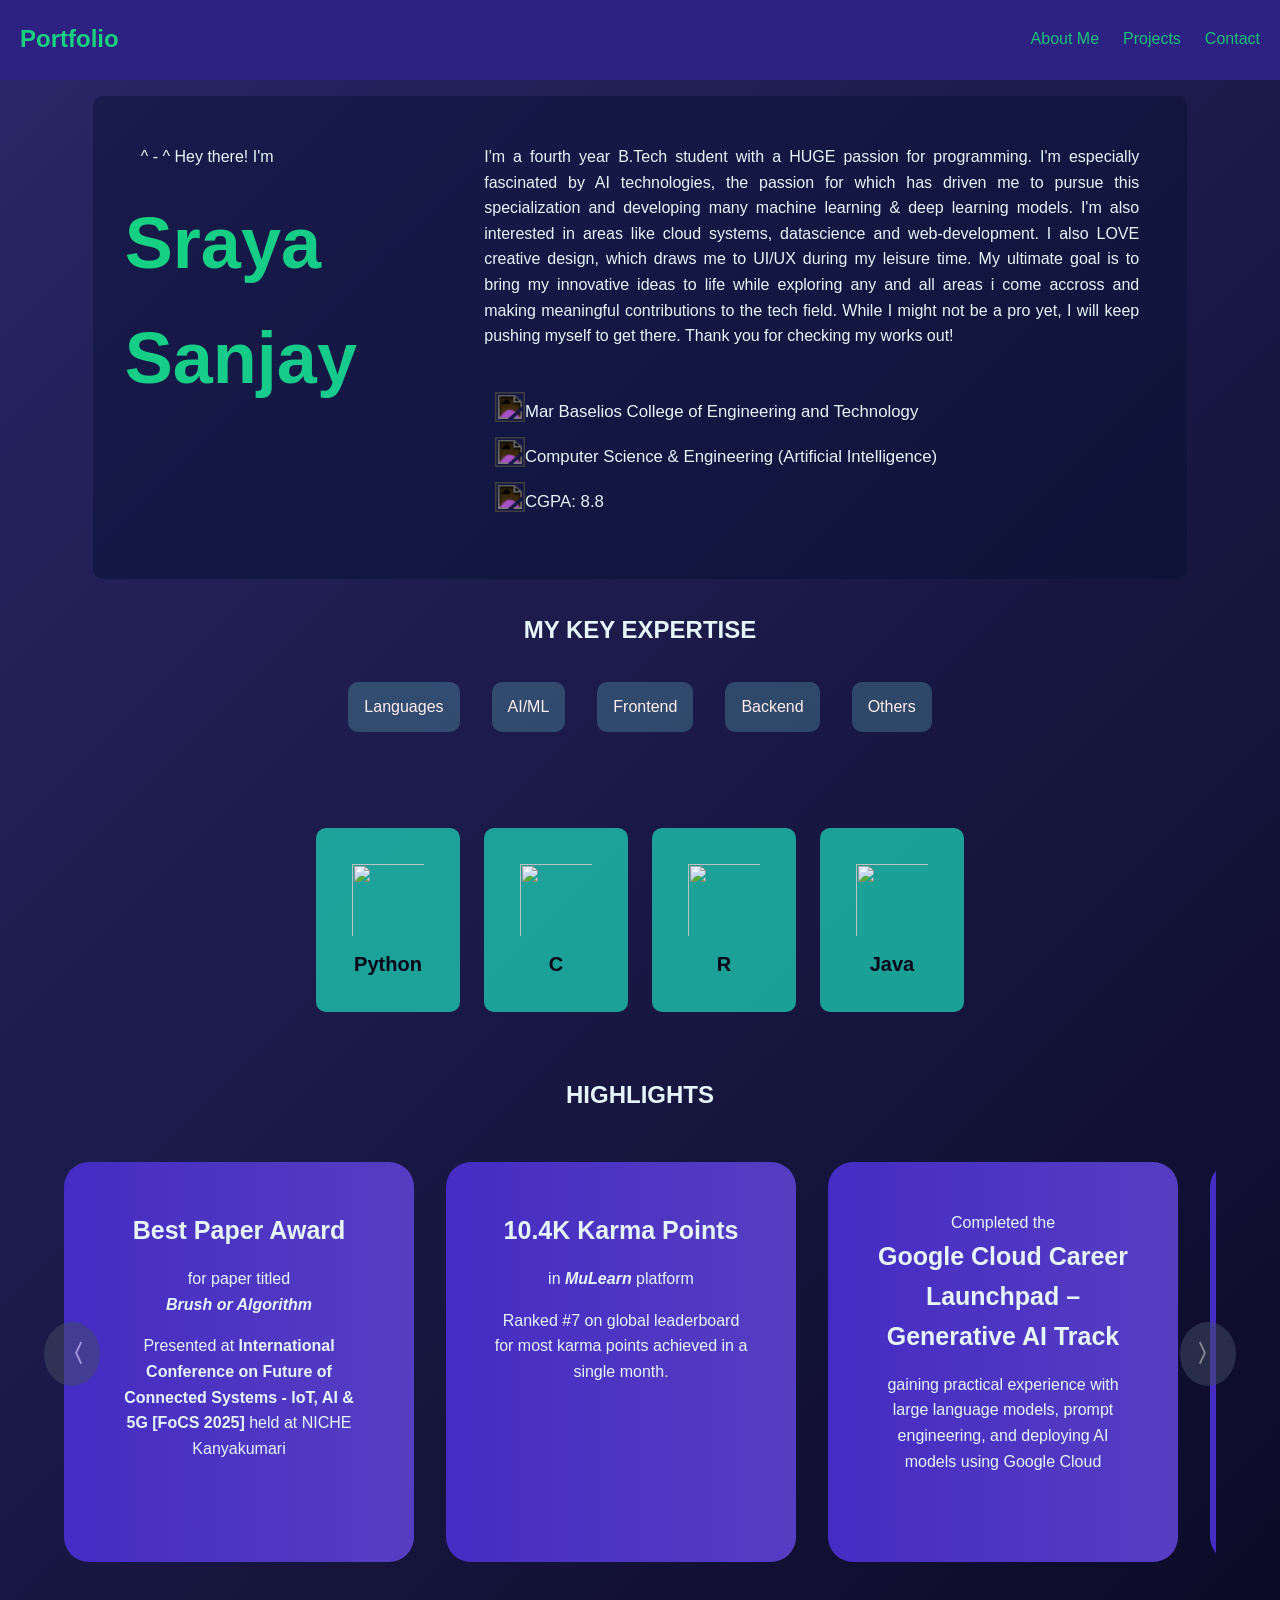
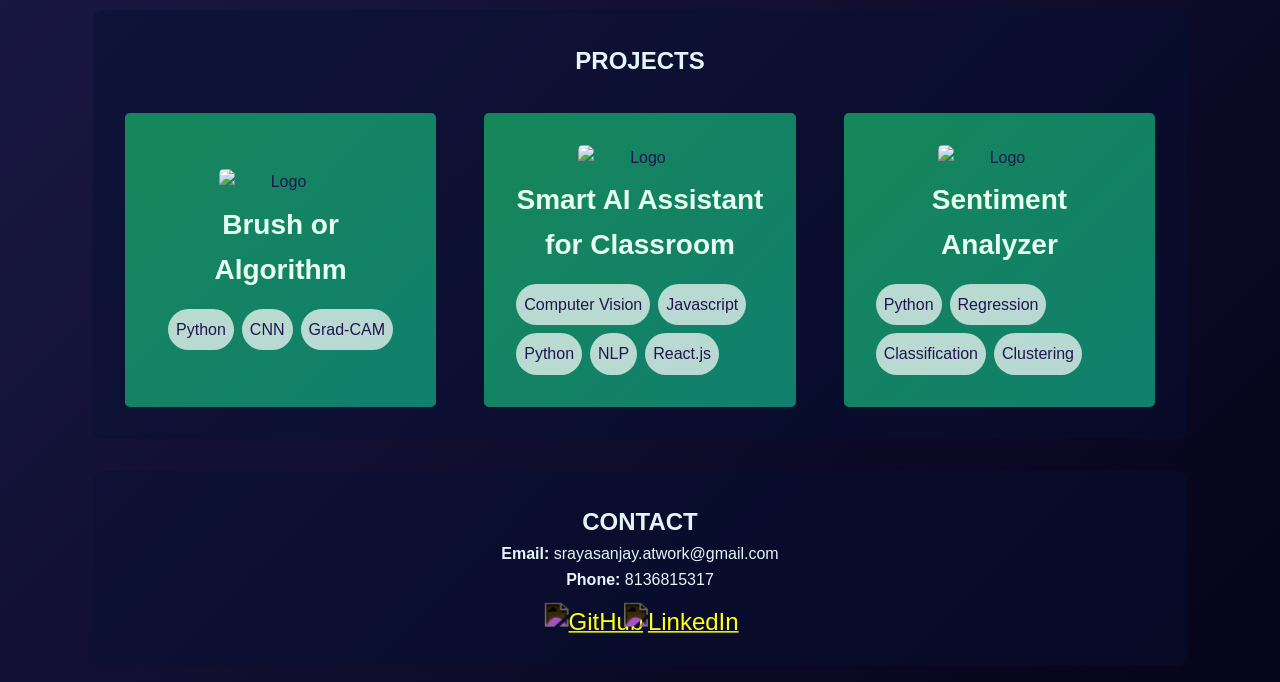
==== index.html @ 38602ec4 "Add files via upload" ====
<!DOCTYPE html>
<html lang="en">

    <head> 
        <meta charset="UTF-8">
        <meta name="viewport" content="width=device-width, initial-scale=1.0">
        <title>Sraya's Portfolio</title>
        <link rel="stylesheet" href="style.css">
    </head>

    <body>
        <header>
            <nav>
                <h1>Portfolio</h1>
                <ul>
                    <li><a href="#about">About Me</a></li>
                    <li><a href="#projects">Projects</a></li>
                    <li><a href="#contact">Contact</a></li>
                </ul>
            </nav>
        </header>

        <section id="about">
            <div class="section-box">

                <div class="about-grid">
                    <div class="left">
                        <p> ^ - ^ Hey there!  I'm </p>
                        <h2>Sraya<br>Sanjay</h2>
                    </div>
                    <div class="right">
                        <p>I'm a fourth year B.Tech student with a HUGE passion for programming. I'm especially fascinated by AI technologies, the passion for which has driven me to pursue this specialization and developing many machine learning & deep learning models. I'm also interested in areas like cloud systems, datascience and web-development. I also LOVE creative design, which draws me to UI/UX during my leisure time. My ultimate goal is to bring my innovative ideas to life while exploring any and all areas i come accross and making meaningful contributions to the tech field. While I might not be a pro yet, I will keep pushing myself to get there. Thank you for checking my works out! </p>
                        <ul id="study-info">
                            <li><img class="white-version" src="https://github.com/Srayasanjay/Portfolio/blob/main/Logos/college-icon-lg.png?raw=true">  Mar Baselios College of Engineering and Technology</li>
                            <li><img class="white-version" src="https://github.com/Srayasanjay/Portfolio/blob/main/Logos/book-icon-lg.png?raw=true">   Computer Science & Engineering (Artificial Intelligence)</li>
                            <li><img class="white-version" src="https://github.com/Srayasanjay/Portfolio/blob/main/Logos/medal-icon-lg.png?raw=true"> CGPA: 8.8</li>
                        </ul>
                    </div>
                </div>
            </div>
        </section>
        <section id="expertise">
            <div class="expertise-section">
                <h2>MY KEY EXPERTISE</h2>
                <div id="domain-buttons" class="domain-buttons">
                    <button class="domainBtn" data-section="languages">Languages</button>
                    <button class="domainBtn" data-section="ai">AI/ML</button>
                    <button class="domainBtn" data-section="frontend">Frontend</button>
                    <button class="domainBtn" data-section="backend">Backend</button>
                    <button class="domainBtn" data-section="others">Others</button>
                </div>
                <div class="skills-grid">
                    <div id="domain-languages" class="active">
                        <div class="indi-skill">
                            <img src="https://github.com/Srayasanjay/Portfolio/blob/main/Logos/logo-python-icon-lg.png?raw=true">
                            <span class="skillset"><strong>Python</strong></span>
                        </div>
                        <div class="indi-skill">
                            <img id="c" src="https://github.com/Srayasanjay/Portfolio/blob/main/Logos/Clogo-Photoroom.png?raw=true">
                            <span class="skillset"><strong>C</strong></span>
                        </div>
                        <div class="indi-skill">
                            <img src="https://github.com/Srayasanjay/Portfolio/blob/main/Logos/r-icon-lg.png?raw=true">
                            <span class="skillset"><strong>R</strong></span>
                        </div>
                        <div class="indi-skill">
                            <img src="https://github.com/Srayasanjay/Portfolio/blob/main/Logos/java-icon-lg.png?raw=true">
                            <span class="skillset"><strong>Java</strong></span>
                        </div>
                    </div>
                    <div id="domain-ai">
                        <div class="indi-skill">
                            <img src="https://github.com/Srayasanjay/Portfolio/blob/main/Logos/AI/ML.png?raw=true">
                            <span class="skillset"><strong>ML</strong></span>
                        </div>
                        <div class="indi-skill">
                            <img src="https://github.com/Srayasanjay/Portfolio/blob/main/Logos/AI/ANN.png?raw=true">
                            <span class="skillset"><strong>ANN</strong></span>
                        </div>
                        <div class="indi-skill">
                            <img src="https://github.com/Srayasanjay/Portfolio/blob/main/Logos/AI/CNN.png?raw=true">
                            <span class="skillset"><strong>CNN</strong></span>
                        </div>
                        <div class="indi-skill">
                            <img class="small" src="https://github.com/Srayasanjay/Portfolio/blob/main/Logos/AI/Untitled%20design-Photoroom.png?raw=true">
                            <span class="skillset"><strong>NLP</strong></span>
                        </div>
                        <div class="indi-skill">
                            <img src="https://github.com/Srayasanjay/Portfolio/blob/main/Logos/AI/CV.png?raw=true">
                            <span class="skillset"><strong>Computer Vision</strong></span>
                        </div>
                        <div class="indi-skill">
                            <img src="https://github.com/Srayasanjay/Portfolio/blob/main/Logos/AI/pytorch-icon-lg.png?raw=true">
                            <span class="skillset"><strong>PyTorch</strong></span>
                        </div>
                        <div class="indi-skill">
                            <img src="https://github.com/Srayasanjay/Portfolio/blob/main/Logos/AI/tensorflow-icon-lg.png?raw=true">
                            <span class="skillset"><strong>Tensorflow</strong></span>
                        </div>
                        <div class="indi-skill">
                            <img src="https://github.com/Srayasanjay/Portfolio/blob/main/Logos/AI/scikit-learn-icon-lg.png?raw=true">
                            <span class="skillset"><strong>ScikitLearn</strong></span>
                        </div>
                    </div>
                    <div id="domain-frontend">
                        <div class="indi-skill">
                            <img src="https://github.com/Srayasanjay/Portfolio/blob/main/Logos/html-icon-lg.png?raw=true">
                            <span class="skillset"><strong>HTML</strong></span>
                        </div>
                        <div class="indi-skill">
                            <img src="https://github.com/Srayasanjay/Portfolio/blob/main/Logos/css_icon_153522.png?raw=true">
                            <span class="skillset"><strong>CSS</strong></span>
                        </div>
                        <div class="indi-skill">
                            <img src="https://github.com/Srayasanjay/Portfolio/blob/main/Logos/javascript-icon-lg.png?raw=true">
                            <span class="skillset"><strong>Javascript</strong></span>
                        </div>
                    </div>
                    <div id="domain-backend">
                        <div class="indi-skill">
                            <img src="https://github.com/Srayasanjay/Portfolio/blob/main/Logos/AI/mysql-icon-lg.png?raw=true">
                            <span class="skillset"><strong>MySQL</strong></span>
                        </div>
                        <div class="indi-skill">
                            <img src="https://github.com/Srayasanjay/Portfolio/blob/main/Logos/AI/mongodb-icon-lg.png?raw=true">
                            <span class="skillset"><strong>MongoDB</strong></span>
                        </div>
                    </div>
                    <div id="domain-others">
                        <div class="indi-skill">
                            <img src="https://github.com/Srayasanjay/Portfolio/blob/main/Logos/AI/figma-icon-lg.png?raw=true">
                            <span class="skillset"><strong>Figma</strong></span>
                        </div>
                    </div>
                </div>
            </div>
        </section>
        <section id="featured">
            <h2>HIGHLIGHTS</h2>
            <div class="carousel">
                <button class="scroll-button left">〈 </button>
                <div class="h-scroll">
                    <div class="card">
                        <h3>Best Paper Award</h3>
                        <p class="line1">for paper titled <br><i><strong>Brush or Algorithm</strong></i></p>
                        <p>Presented at <strong>International Conference on Future of Connected Systems - loT, AI & 5G [FoCS 2025]</strong> held at NICHE Kanyakumari</p>
                    </div>
                    <div class="card">
                        <h3>10.4K Karma Points</h3>
                        <p class="line1">in <i><strong>MuLearn</strong></i> platform</p>
                        <p>Ranked #7 on global leaderboard for most karma points achieved in a single month.</p>
                    </div>
                    <div class="card">
                        <p>Completed the</p>
                        <h3>Google Cloud Career Launchpad – Generative AI Track</h3>
                        <p class="line1"> gaining practical experience with large language models, prompt engineering, and deploying AI models using Google Cloud</p>
                    </div>
                    <div class="card">
                        <p>Pursuing</p>
                        <h3>Honours in Computer Vision</h3>
                        <p>Focused on advanced computer vision topics including imaging geometry, scene understanding, feature extraction, classification, and deep learning applications.</p>                      
                    </div>
                    <div class="card">
                        <h3>MOOC Certifications</h3>
                        <p class="line1"><strong><i>Computer Vision</strong></i>– Prof. Jayanta Mukhopadhyay, IIT Kharagpur</p>
                        <p><i><strong>Computer Vision and Image Processing </strong></i>– Fundamentals and Applications – Prof. M. K. Bhuyan, IIT Guwahati</p>
                    </div>
                    <div class="card">
                        <p>This</p>
                        <h3>PORTFOLIO PAGE!</h3>
                        <p class="line1">Which I did as a beginner in Web design, strongly contributed to learing skills like <i><strong>HTML, CSS & Javascript</strong></i></p>
                    </div>

                </div>
                <button class="scroll-button right">〉</button>
            </div>
            
        </section>
        <section id="projects">
            <div class="section-box about-section">
                <h2>PROJECTS</h2>
                <div class="project-grid">
                    <div class="project-card">
                        <img class="logo" src="https://github.com/Srayasanjay/Portfolio/blob/main/boalogo.png?raw=true" alt="Logo">
                        <h3 class="project-title"><a href="https://github.com/Srayasanjay/BrushOrAlgorithm">Brush or Algorithm</a></h3>
                        <div class="skills">
                            <span class="skill">Python</span>
                            <span class="skill">CNN</span>
                            <span class="skill">Grad-CAM</span>
                        </div>
                    </div>
                    <div class="project-card">
                        <img class="logo" src="https://github.com/Srayasanjay/Portfolio/blob/main/SmartAIAssistant.jpeg?raw=true" alt="Logo">
                        <h3 class="project-title"><a href="https://github.com/Srayasanjay/Intel-Project">Smart AI Assistant for Classroom</a></h3>
                        <div class="skills">
                            <span class="skill">Computer Vision</span>
                            <span class="skill">Javascript</span>
                            <span class="skill">Python</span>
                            <span class="skill">NLP</span>
                            <span class="skill">React.js</span>
                        </div>
                    </div>
                    <div class="project-card">
                        <img class="logo" src="https://github.com/Srayasanjay/Portfolio/blob/main/sentiment%20analyzer.jpg?raw=true" alt="Logo">
                        <h3 class="project-title"><a href="https://github.com/Srayasanjay/Sentiment-Analyzer">Sentiment Analyzer</a></h3>
                        <div class="skills">
                            <span class="skill">Python</span>
                            <span class="skill">Regression </span>
                            <span class="skill">Classification</span>
                            <span class="skill">Clustering</span>
                        </div>
                    </div>
                </div>
            </div>
        </section>
        <section id="contact">
            <div class="section-box">
                <h2>CONTACT</h2>
                <div class="contact-info">
                    <p><strong>Email: </strong>srayasanjay.atwork@gmail.com</p>
                    <p><strong>Phone: </strong>8136815317</p>
                </div>
                <div class="contact-icons">
                    <a class="icon1" href="https://github.com/Srayasanjay"><img class="white-version" src="https://github.com/Srayasanjay/Portfolio/blob/main/Logos/github-icon-lg.png?raw=true" alt="GitHub"></a>
                    <a class="icon1" href="https://www.linkedin.com/in/sraya-sanjay/"><img class="white-version" src="https://github.com/Srayasanjay/Portfolio/blob/main/Logos/linkedin-icon-lg.png?raw=true" alt="LinkedIn"></a>
                </div>
            </div>
        </section>
        <script src="script.js"></script>
        <button id="back-to-top">⇧</button>
    </body>
</html>
---- style.css ----
* {
    margin: 0;
    padding: 0;
    box-sizing: border-box;
} 
html{
    scroll-behavior: smooth;
    
}
body {
    font-family: 'Lucida Sans', 'Lucida Sans Regular', 'Lucida Grande', 'Lucida Sans Unicode', Geneva, Verdana, sans-serif;
    line-height: 1.6;
    color:#e6f5fa;
    background-color: #0d112a;
    /*background-color: #192c71;*/
    background:linear-gradient(135deg, #292766, #050418);
}
header {
    background-color:#2d2282;
    height: 80px;
    padding: 20px;
}
nav {
    display: flex;
    justify-content: space-between;
    align-items: center;
    background: linear-gradient(135deg,#15d280 , #109a5e, #4b63fc) ;
    background-size: 600% 600%;
    animation: gradientShift 7s ease infinite;
    -webkit-background-clip: text;
    -webkit-text-fill-color: transparent;
}
nav h1{
    font-size: 1.5rem;
    color: #f1f5f9;
    font-family: 'Lucida Sans', 'Lucida Sans Regular', 'Lucida Grande', 'Lucida Sans Unicode', Geneva, Verdana, sans-serif;
}
nav ul{
    display: flex;
    list-style: none;
    gap: 1.5rem;
}
nav a{
    text-decoration: none;
    color:#f1f5f9;
}
nav a:hover{color:#a78bfa}

section {
    padding:1rem 1rem;
    justify-content: center;
    display:flex;
    margin-left: 3rem;
    margin-right:3rem;
}

.section-box{
    padding: 2rem;
    width: 95%;
    border-radius: 10px;
    background:rgba(7, 16, 50, 0.471);
    text-align: center;
}
.about-grid{
    display:grid;
    grid-template-columns: 1fr 2fr;
}
.about-grid h2{
    font-size: 4.5rem;
    text-align: left;
    background: linear-gradient(135deg,#15d280 , #1aaeb6, #7383ec) ;
    background-size: 600% 600%;
    animation: gradientShift 5s ease infinite;
    -webkit-background-clip: text;
    -webkit-text-fill-color: transparent;
}
.about-grid p{
    text-align: justify;
    padding: 1rem;
}
.about-grid ul{
    display: flex;
    flex-direction: column;
    padding: 2rem;
    list-style: none;
    text-align: left;
    font-size: 1.05rem;
    gap:1rem;
}
.right img{
    height: 20px;
    width: 20px;
}
.expertise-section{
    display: flex;
    flex-direction: column;
    align-items: center;
    gap: 2rem;
}
.domain-buttons{
    display: flex;
    align-items: center;
    gap: 2rem;
    margin-bottom: 2rem;
}
.domainBtn {
    background: #66bec34a;
    color: #ffeeee;
    border-radius: 10px;
    font-size: 1rem;
    padding: 1rem;
    cursor: pointer;
    border: none;
    align-self: center;
    transition: transform 0.3s ease;
}
.domainBtn:hover{
    transform: scale(1.1);
}
.skills-grid>div{
    display: none;
    /*display: grid;*/
    grid-template-columns: repeat(4,1fr );
    gap:1.5rem;
    padding: 2rem;
}
.skills-grid > div.active{
    display: grid;
}

.indi-skill{
    padding:2rem;
    display: flex;
    color:#050418;
    flex-direction: column;
    padding: 2rem;
    gap:0.5rem;
    border-radius: 10px ;
    font-size: 1.25rem;
    text-align: center;
    transition: transform 0.3s ease;
    background-color: #1efccf9a;
    /*background:linear-gradient(135deg, #7561c0, #452cc3);*/
}

.indi-skill img{
    width: 80px;
    height: 80px;
    align-self: center;
    padding: 0.25rem;
}

.indi-skill:hover{
    transform: translateY(-10px) ;
}
#featured{
    display: flex;
    flex-direction: column;
    gap: 1rem;
    align-items: center;
}
.carousel{
    position: relative;
    display: flex;
    align-items: center;
    padding:1rem 0;
    width:100%;
    box-sizing: border-box;
}
.scroll-button{
    position: absolute;
    top:50%;
    opacity: 0.5;
    transform: translateY(-50%);
    background-color: #434c65;
    color:white;
    cursor: pointer;
    border: none;
    border-radius: 50%;
    font-size: 1.5rem;
    padding: 1rem;
    font-weight: bold;
    z-index:10;
}
.scroll-button:hover{
    opacity:1;
}
.scroll-button.left{
    left: -20px;
}
.scroll-button.right{
    right: -20px;
}
.h-scroll{
    display: flex;
    gap: 2rem;
    scroll-behavior: smooth;
    overflow-x: auto;
    margin-top: 1rem;
    flex-wrap: nowrap;

    /* Hide scrollbar for Webkit browsers (Chrome, Safari) */
    -webkit-scrollbar {
        display: none;
    }

    /* Hide scrollbar for Firefox */
    scrollbar-width: none; /* Firefox */
    -ms-overflow-style: none; /* IE 10+ */
}

.h-scroll::-webkit-scrollbar {
    display: none;
}
.card{
    flex: 0 0 350px;
    flex-direction: column;
    gap: 20px;
    align-items: center;
    /*background-color:#2d2282; */
    background: linear-gradient(270deg,#4216b3 , #7561c0, #452cc3) ;
    background-size: 600% 600%;
    padding: 3rem;
    border-radius: 25px;
    justify-content: center;
    justify-items:center;
    height: 400px;
    width: 350px;
    animation: gradientShift 6s ease infinite;
}
@keyframes gradientShift{
    0% { background-position: 0% 50%; }
    50% { background-position: 100% 50%; }
    100% { background-position: 0% 50%; }
}
.card h3{
    font-size: 25px;
    margin-bottom: 1rem;
    text-align: center;
}
.card p{
    text-align: center; 
}
.line1{
    margin-top: 1rem;
    margin-bottom: 1rem;
}
.project-grid{
    display: grid;
    grid-template-columns: repeat(auto-fit, minmax(250px, 1fr));
    margin-top: 2rem;
    gap: 3rem;
}
.project-card{
    display: flex;
    flex-direction: column;
    align-items: center;
    justify-content: center;
    background: linear-gradient(135deg,#18965fe0 , #119379da);
    color:#221551;
    border-radius: 5px;
    padding: 2rem;
    transition: background-color 0.5s, color 0.3s;
    text-align: center;
    content: center;
    opacity: 0%;
}
.project-card h3{
    color: #ffffff;
}
.project-card:hover {
    background-color:rgb(8, 137, 111);
    color:rgb(39, 18, 145);
}
.project-title{
    margin-top: 0.5rem;
    text-decoration: none;
    font-size: 1.75rem;
}
.project-title a{
    text-decoration: none;
    color: #e6ffee;
}
@keyframes fadeUp{
    0%{
        opacity: 0;
        transform: translateY(20px);
    }
    100%{
        opacity: 1;
        transform: translateY(0);
    }
}
.section-box{
    opacity: 0;
    animation: fadeUp 1s ease forwards;
    animation-delay: 0.2s;
}
.project-card.animate{
    animation: fadeUp 0.8s ease forwards;
}
#back-to-top{
    position: fixed;
    bottom: 20px;
    right: 20px;
    font-size: 1.5rem;
    font-weight: bold;
    padding: 1rem 1rem;
    background-color: rgba(240, 248, 255, 0.386);
    border-radius: 100px;
    opacity:0;
    border: none;
}
#back-to-top.show{
    opacity:1;
}
.contact-icons{
    margin-top: 1rem;
    display: flex;
    justify-content: center;
    gap: 1rem;
}
.contact-icons img{
    width:20px;
    height: 20px;
    background: none;
}
.icon1{
    transition: transform 0.3s ease;
}
.icon1:hover{
    transform: translateY(-8px);
}
.white-version {
    filter: invert(1);
    scale: 1.5;
}
.logo{
    justify-content: center;
    width:50%;
    height: auto;
    border-radius: 5px;
}

.skills{
    display: flex;
    gap: 0.5rem;
    margin-top: 1rem;
    flex-wrap: wrap;
}
.skill{
    background-color: rgba(255, 255, 255, 0.7);
    border-radius: 40px;
    padding: 0.5rem;
}
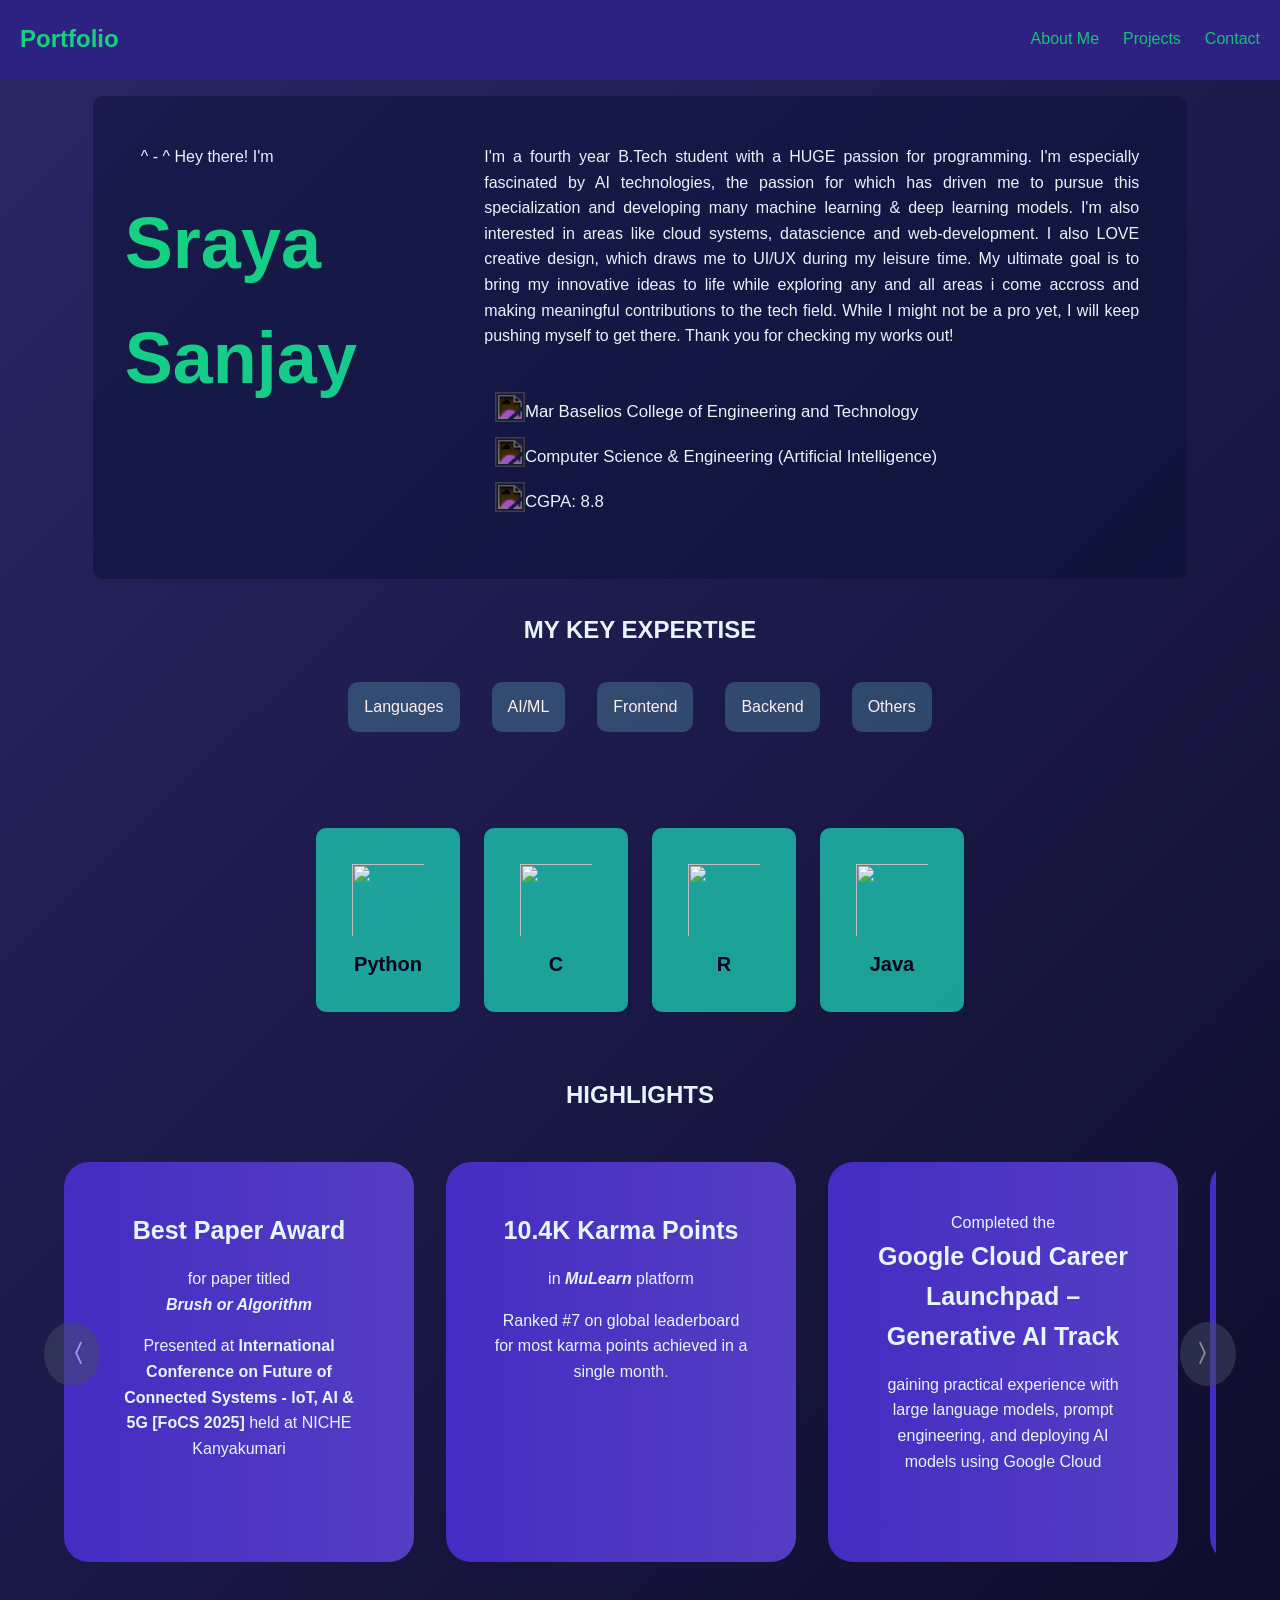
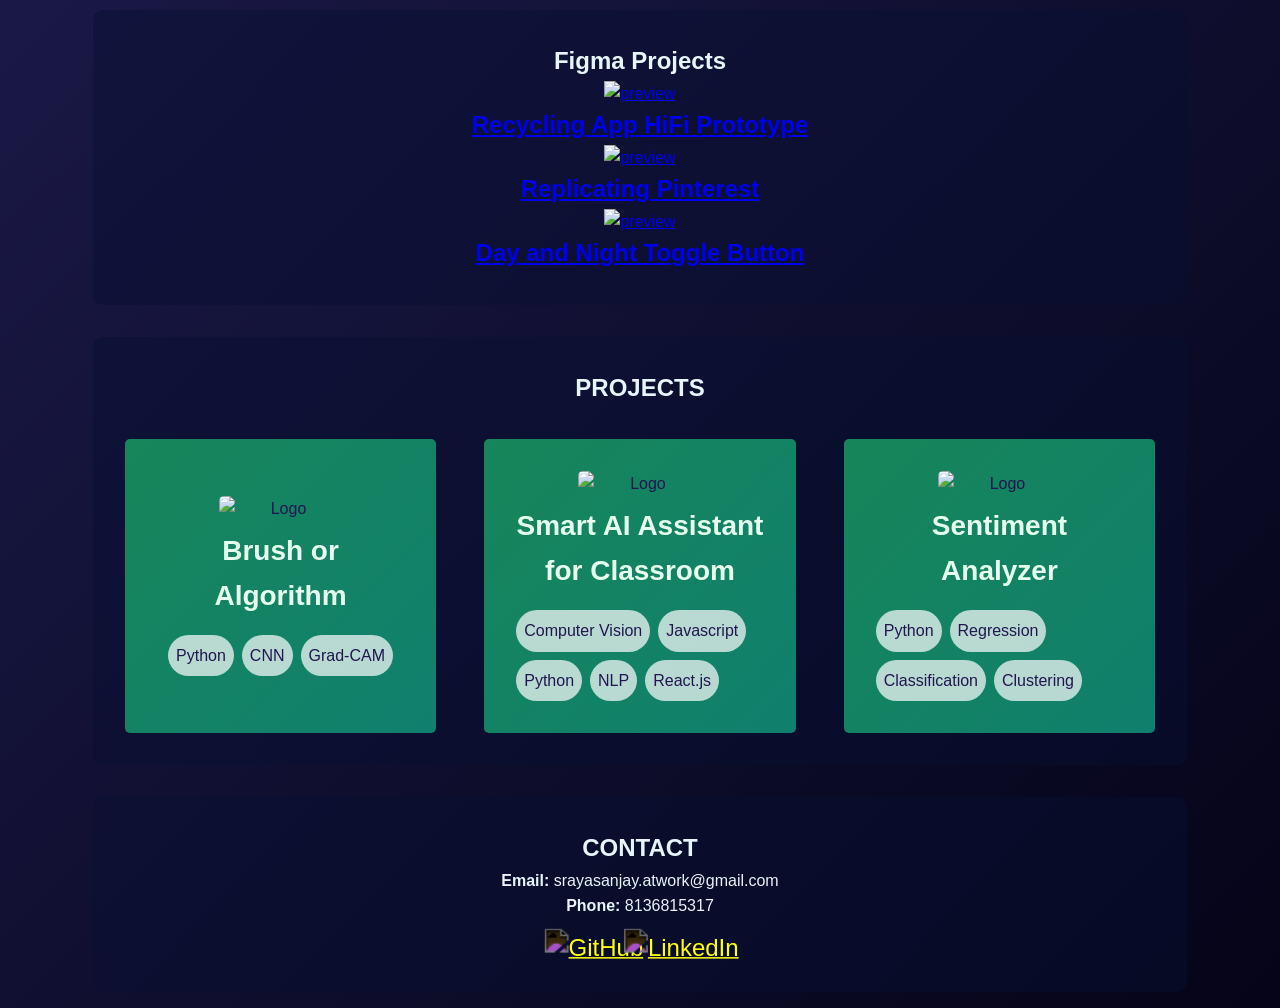
==== commit 74d55855: "Update index.html Add figma section" ====
--- a/index.html
+++ b/index.html
@@ -176,7 +176,37 @@
             </div>
             
         </section>
+        <section id="figma-projects">
+            <div class="section-box">
+                <h2>Figma Projects</h2>
+                <div class="figma-preview">
+                    <a href="https://www.figma.com/design/KqKSmKsK9XpCXGpAZnTnRM/Pinterest?node-id=0-1&t=Lukx7CDHD7y9FnH4-1">
+                        <img src="Logos/figma/preview_pinterest.png" alt="preview">
+                        <div class="overlay">
+                            <h2>Recycling App HiFi Prototype</h2>
+                        </div>
+                    </a>
+                </div>
+                <div class="figma-preview">
+                    <a href="https://www.figma.com/design/KqKSmKsK9XpCXGpAZnTnRM/Pinterest?node-id=0-1&t=Lukx7CDHD7y9FnH4-1">
+                        <img src="Logos/figma/preview_pinterest.png" alt="preview">
+                        <div class="overlay">
+                            <h2>Replicating Pinterest</h2>
+                        </div>
+                    </a>
+                </div>
+                <div class="figma-preview">
+                    <a href="https://www.figma.com/design/KqKSmKsK9XpCXGpAZnTnRM/Pinterest?node-id=0-1&t=Lukx7CDHD7y9FnH4-1">
+                        <img src="Logos/figma/preview_pinterest.png" alt="preview">
+                        <div class="overlay">
+                            <h2>Day and Night Toggle Button</h2>
+                        </div>
+                    </a>
+                </div>
+            </div>
+        </section>
         <section id="projects">
+    
             <div class="section-box about-section">
                 <h2>PROJECTS</h2>
                 <div class="project-grid">
@@ -229,4 +259,4 @@
         <script src="script.js"></script>
         <button id="back-to-top">⇧</button>
     </body>
-</html>+</html>
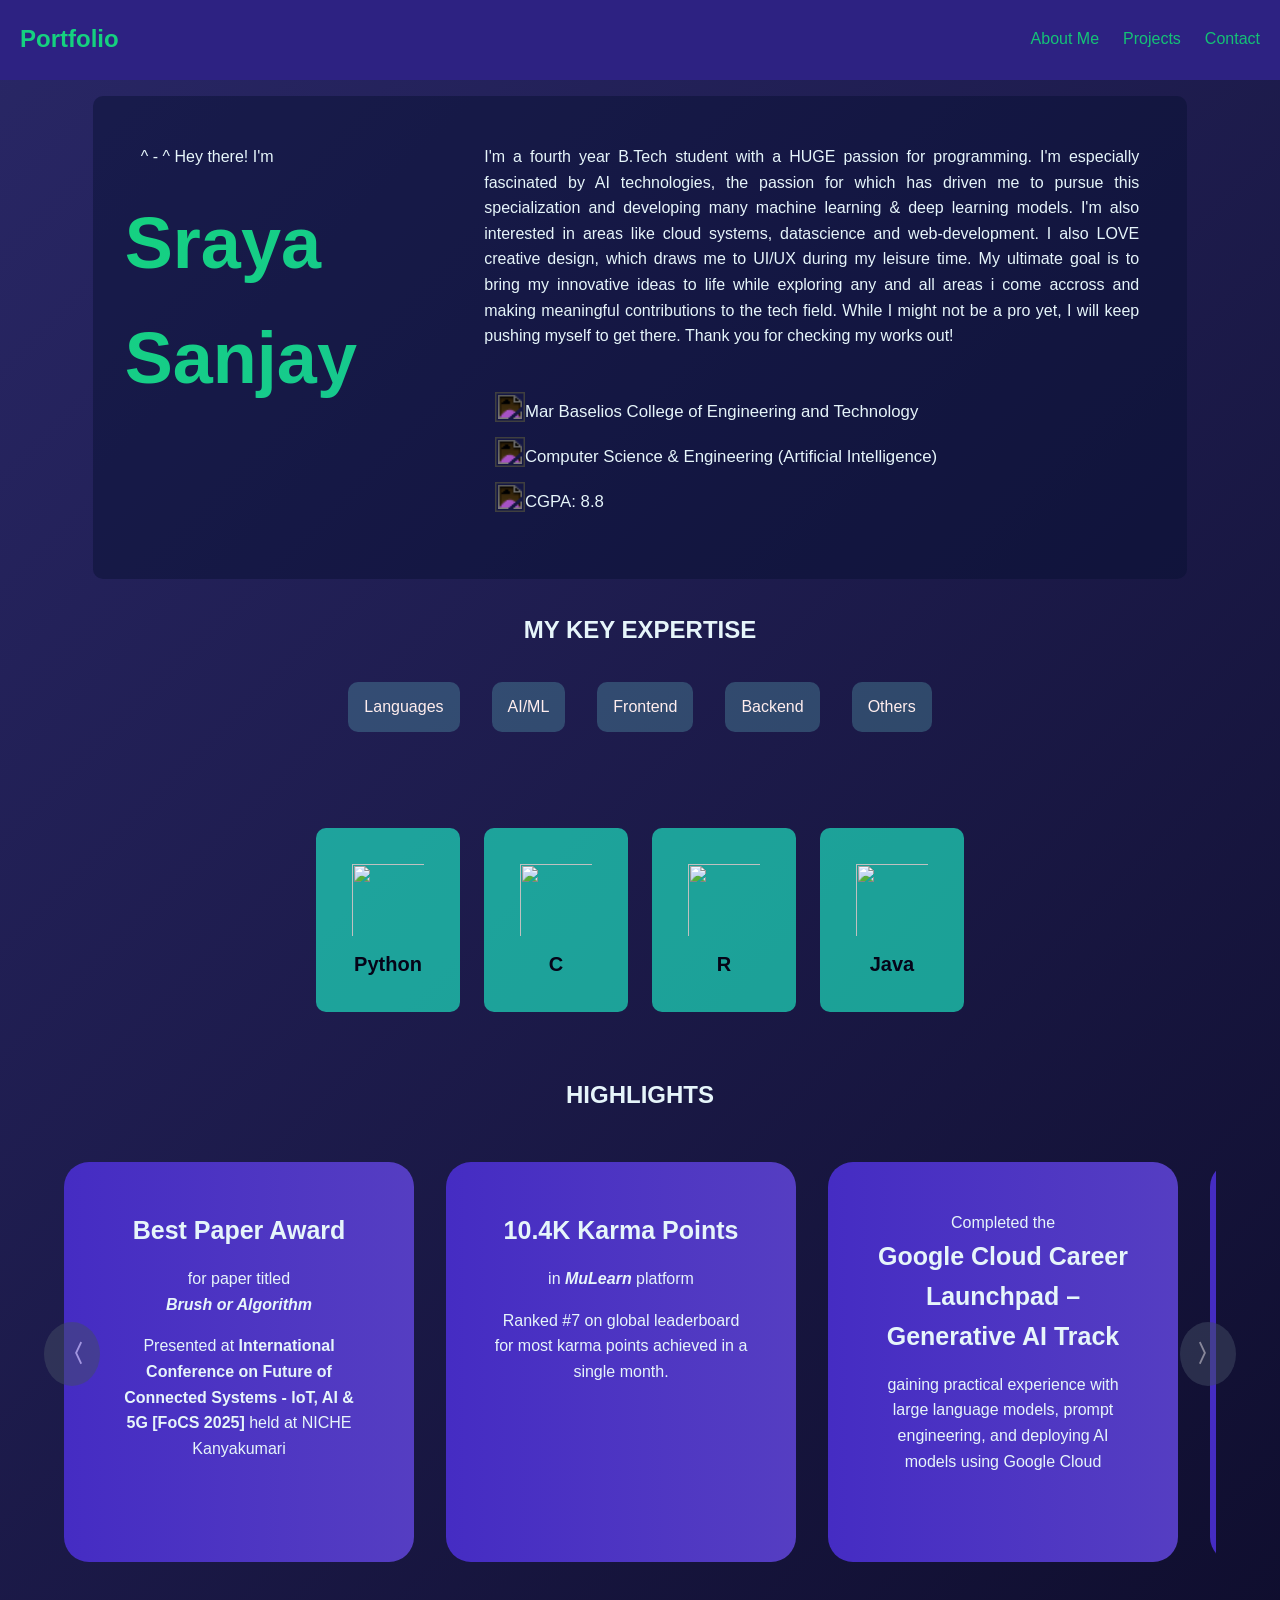
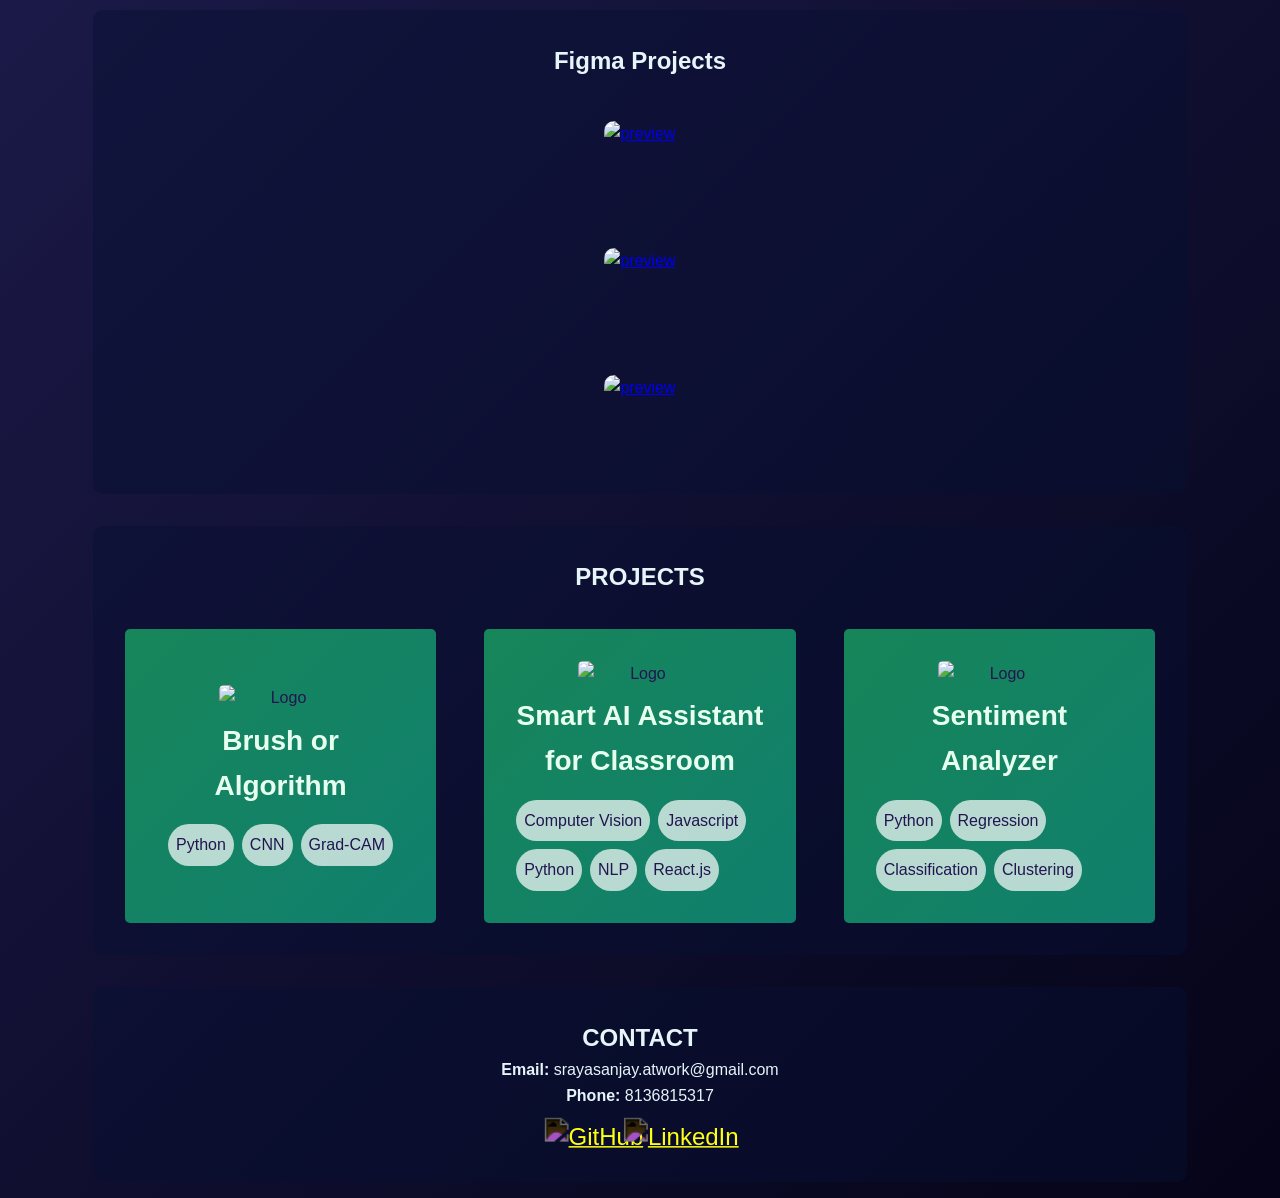
==== commit ce7c0917: "Update index.html" ====
--- a/index.html
+++ b/index.html
@@ -180,8 +180,8 @@
             <div class="section-box">
                 <h2>Figma Projects</h2>
                 <div class="figma-preview">
-                    <a href="https://www.figma.com/design/KqKSmKsK9XpCXGpAZnTnRM/Pinterest?node-id=0-1&t=Lukx7CDHD7y9FnH4-1">
-                        <img src="Logos/figma/preview_pinterest.png" alt="preview">
+                    <a href="https://www.figma.com/design/sqibLDSemZDNm5j2yy1dc2/Hifi?node-id=44-31&t=sIuPgRsCCXLJYI6Y-1">
+                        <img src="https://github.com/Srayasanjay/Portfolio/blob/main/Logos/Figma/Go%20green.png?raw=true" alt="preview">
                         <div class="overlay">
                             <h2>Recycling App HiFi Prototype</h2>
                         </div>
@@ -189,15 +189,15 @@
                 </div>
                 <div class="figma-preview">
                     <a href="https://www.figma.com/design/KqKSmKsK9XpCXGpAZnTnRM/Pinterest?node-id=0-1&t=Lukx7CDHD7y9FnH4-1">
-                        <img src="Logos/figma/preview_pinterest.png" alt="preview">
+                        <img src="https://github.com/Srayasanjay/Portfolio/blob/main/Logos/Figma/preview_pinterest.png?raw=true" alt="preview">
                         <div class="overlay">
                             <h2>Replicating Pinterest</h2>
                         </div>
                     </a>
                 </div>
                 <div class="figma-preview">
-                    <a href="https://www.figma.com/design/KqKSmKsK9XpCXGpAZnTnRM/Pinterest?node-id=0-1&t=Lukx7CDHD7y9FnH4-1">
-                        <img src="Logos/figma/preview_pinterest.png" alt="preview">
+                    <a href="https://www.figma.com/design/E3o14yRAP6rpJADEzji63u/Sun-Moon-Toggle?node-id=0-1&t=43MPmNOjfmKzwxu1-1">
+                        <img src="https://github.com/Srayasanjay/Portfolio/blob/main/Logos/Figma/Sun%20moon%20toggle.png?raw=true" alt="preview">
                         <div class="overlay">
                             <h2>Day and Night Toggle Button</h2>
                         </div>
--- a/style.css
+++ b/style.css
@@ -245,6 +245,29 @@
     margin-top: 1rem;
     margin-bottom: 1rem;
 }
+
+/*Figma projects Update*/
+.figma-preview{
+    position: relative;
+    padding: 40px;
+}
+.figma-preview img{
+    width: 100%;
+    border-radius: 10px;
+}
+.overlay{
+    text-decoration: none;
+    position:relative;
+    font-size: 9px;
+    text-align: center;
+    color:rgb(153, 153, 208);
+    border-radius:0 0 10px 10px;
+    opacity: 0;
+    transition: opacity 0.5s ease;
+}
+.figma-preview:hover .overlay{
+    opacity: 100;;
+}
 .project-grid{
     display: grid;
     grid-template-columns: repeat(auto-fit, minmax(250px, 1fr));
@@ -352,4 +375,4 @@
     background-color: rgba(255, 255, 255, 0.7);
     border-radius: 40px;
     padding: 0.5rem;
-}+}
